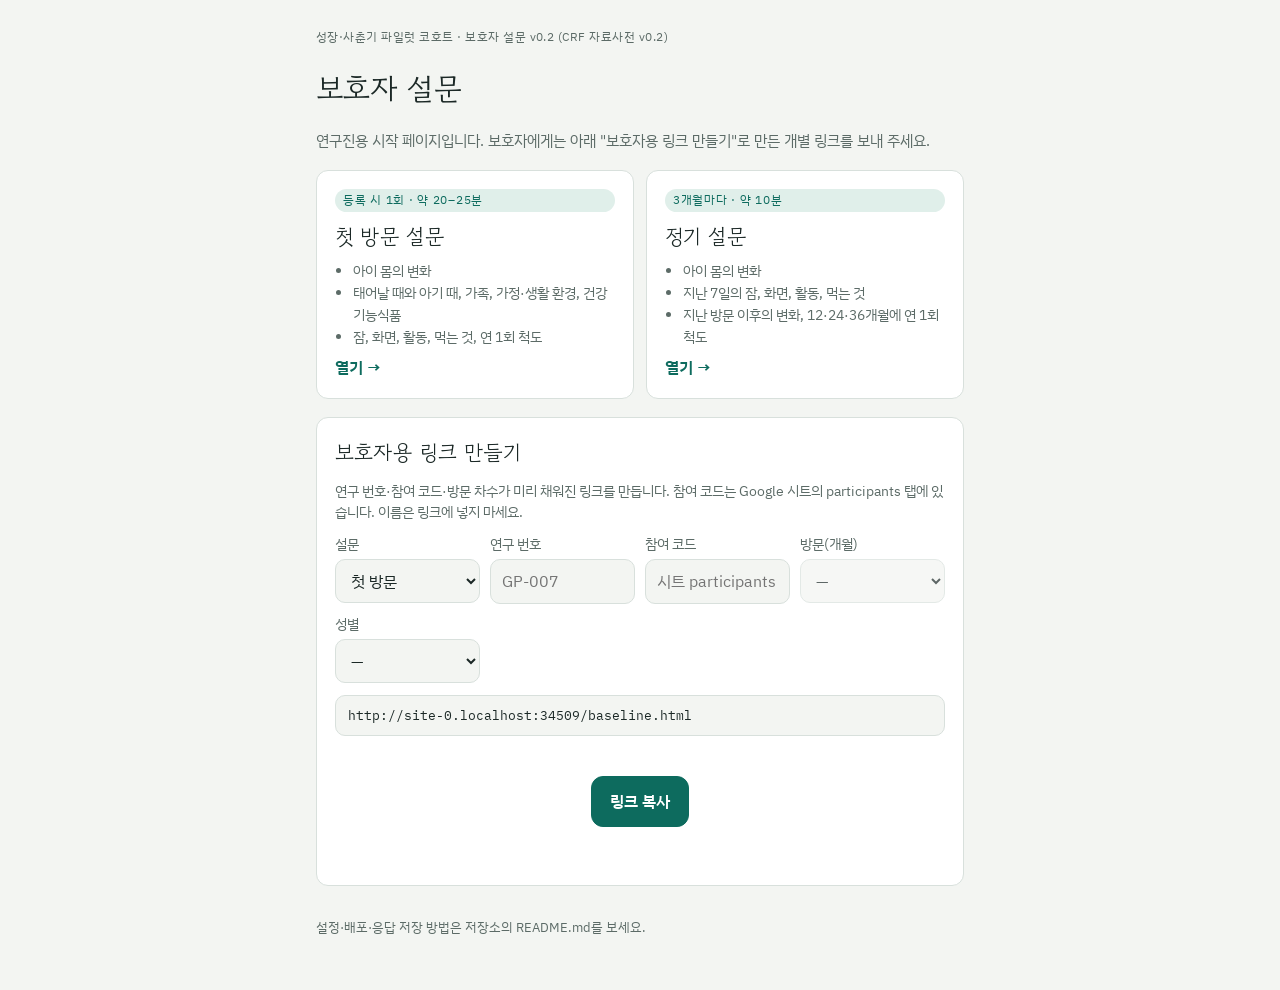
==== index.html @ d45b96d2 "Add files via upload" ====
<!doctype html>
<html lang="ko">
<head>
<meta charset="utf-8">
<meta name="viewport" content="width=device-width, initial-scale=1, viewport-fit=cover">
<meta name="robots" content="noindex, nofollow">
<title>성장 코호트 보호자 설문</title>
<link rel="stylesheet" href="https://fonts.googleapis.com/css2?family=Gowun+Dodum&family=IBM+Plex+Mono&family=IBM+Plex+Sans+KR:wght@400;600&display=swap">
<link rel="stylesheet" href="assets/css/style.css">
<style>
.wrap { max-width: 680px; margin: 0 auto; padding-block: 28px 40px; padding-left: max(16px, env(safe-area-inset-left, 0px)); padding-right: max(16px, env(safe-area-inset-right, 0px)); display: flex; flex-direction: column; gap: 18px; }
.wrap h1 { font-family: var(--f-display); font-weight: 400; font-size: 30px; margin: 0; text-wrap: balance; }
.wrap h2 { font-family: var(--f-display); font-weight: 400; font-size: 21px; margin: 0; }
.cards { display: grid; grid-template-columns: repeat(auto-fit, minmax(240px, 1fr)); gap: 12px; }
.card { display: flex; flex-direction: column; gap: 8px; text-decoration: none; color: var(--ink); background: var(--surface); border: 1px solid var(--line); border-radius: var(--r); padding: 18px; }
.card:hover { border-color: var(--accent); }
.card ul { margin: 0; padding-left: 18px; color: var(--muted); font-size: 14px; }
.card .go { margin-top: auto; color: var(--accent); font-weight: 600; }
.tool { background: var(--surface); border: 1px solid var(--line); border-radius: var(--r); padding: 18px; display: flex; flex-direction: column; gap: 12px; }
.grid2 { display: grid; grid-template-columns: repeat(auto-fit, minmax(140px, 1fr)); gap: 10px; }
.grid2 label { display: flex; flex-direction: column; gap: 4px; font-size: 13.5px; color: var(--muted); }
.out { font-family: var(--f-mono); font-size: 12.5px; word-break: break-all; background: var(--bg); border: 1px solid var(--line); border-radius: 10px; padding: 10px 12px; min-height: 2.6em; }
</style>
</head>
<body>
<div class="wrap">
  <p class="brand">성장·사춘기 파일럿 코호트 · 보호자 설문 v0.2 (CRF 자료사전 v0.2)</p>
  <h1>보호자 설문</h1>
  <p class="lead">연구진용 시작 페이지입니다. 보호자에게는 아래 "보호자용 링크 만들기"로 만든 개별 링크를 보내 주세요.</p>
  <div class="cards">
    <a class="card" href="baseline.html">
      <span class="eyebrow">등록 시 1회 · 약 20–25분</span>
      <h2>첫 방문 설문</h2>
      <ul><li>아이 몸의 변화</li><li>태어날 때와 아기 때, 가족, 가정·생활 환경, 건강기능식품</li><li>잠, 화면, 활동, 먹는 것, 연 1회 척도</li></ul>
      <span class="go">열기 →</span>
    </a>
    <a class="card" href="followup.html">
      <span class="eyebrow">3개월마다 · 약 10분</span>
      <h2>정기 설문</h2>
      <ul><li>아이 몸의 변화</li><li>지난 7일의 잠, 화면, 활동, 먹는 것</li><li>지난 방문 이후의 변화, 12·24·36개월에 연 1회 척도</li></ul>
      <span class="go">열기 →</span>
    </a>
  </div>

  <section class="tool" aria-labelledby="lt">
    <h2 id="lt">보호자용 링크 만들기</h2>
    <p class="help" style="margin:0">연구 번호·참여 코드·방문 차수가 미리 채워진 링크를 만듭니다. 참여 코드는 Google 시트의 participants 탭에 있습니다. 이름은 링크에 넣지 마세요.</p>
    <div class="grid2">
      <label>설문<select id="f"><option value="baseline">첫 방문</option><option value="followup">정기</option></select></label>
      <label>연구 번호<input id="pid" type="text" placeholder="GP-007" autocomplete="off"></label>
      <label>참여 코드<input id="code" type="text" placeholder="시트 participants 탭" autocomplete="off"></label>
      <label>방문(개월)<select id="v"><option value="">—</option><option>3</option><option>6</option><option>9</option><option>12</option><option>15</option><option>18</option><option>21</option><option>24</option><option>27</option><option>30</option><option>33</option><option>36</option></select></label>
      <label>성별<select id="sx"><option value="">—</option><option>남아</option><option>여아</option></select></label>
    </div>
    <div id="out" class="out" aria-live="polite"></div>
    <div class="row wrap"><button type="button" class="btn primary" id="copy">링크 복사</button></div>
  </section>
  <p class="muted">설정·배포·응답 저장 방법은 저장소의 README.md를 보세요.</p>
</div>
<script>
(function () {
  const $ = id => document.getElementById(id);
  const base = location.href.replace(/[^/]*$/, '');
  function build() {
    const p = new URLSearchParams();
    if ($('pid').value.trim()) p.set('id', $('pid').value.trim().toUpperCase());
    if ($('code').value.trim()) p.set('c', $('code').value.trim().toUpperCase());
    if ($('f').value === 'followup' && $('v').value) p.set('v', $('v').value);
    if ($('sx').value) p.set('sex', $('sx').value);
    $('v').disabled = $('f').value !== 'followup';
    const q = p.toString();
    $('out').textContent = base + $('f').value + '.html' + (q ? '?' + q : '');
  }
  ['f', 'pid', 'code', 'v', 'sx'].forEach(id => $(id).addEventListener('input', build));
  $('copy').addEventListener('click', () => {
    const t = $('out').textContent;
    navigator.clipboard.writeText(t).then(() => { $('copy').textContent = '복사됨'; setTimeout(() => $('copy').textContent = '링크 복사', 1500); },
      () => { const r = document.createRange(); r.selectNodeContents($('out')); const s = getSelection(); s.removeAllRanges(); s.addRange(r); });
  });
  build();
})();
</script>
</body>
</html>
---- assets/css/style.css ----
/* 레이아웃: 휴대폰 폭 단일 열, 위쪽 고정 진행 표시줄 + 아래쪽 고정 이동 버튼 */
[hidden] { display: none !important; }
:root {
  --bg: #F3F5F2; --surface: #FFFFFF; --ink: #1B2826; --muted: #5C6B67; --line: #D8E0DC;
  --accent: #0D6B5E; --accent-ink: #FFFFFF; --accent-soft: #E0EFEA; --mark: #B86E10; --mark-soft: #FBEFD9;
  --danger: #B3261E;
  --f-display: "Gowun Dodum", "Apple SD Gothic Neo", "Malgun Gothic", sans-serif;
  --f-body: "IBM Plex Sans KR", "Apple SD Gothic Neo", "Malgun Gothic", sans-serif;
  --f-mono: "IBM Plex Mono", ui-monospace, Menlo, monospace;
  --r: 12px;
}
@media (prefers-color-scheme: dark) { :root:not([data-theme="light"]) {
  --bg: #111816; --surface: #19211F; --ink: #E3ECE9; --muted: #98AAA5; --line: #2B3633;
  --accent: #5CC6AE; --accent-ink: #0B1F1A; --accent-soft: #1D3530; --mark: #F0B75C; --mark-soft: #3A2E18; --danger: #F2958E; color-scheme: dark; } }
:root[data-theme="dark"] {
  --bg: #111816; --surface: #19211F; --ink: #E3ECE9; --muted: #98AAA5; --line: #2B3633;
  --accent: #5CC6AE; --accent-ink: #0B1F1A; --accent-soft: #1D3530; --mark: #F0B75C; --mark-soft: #3A2E18; --danger: #F2958E; color-scheme: dark; }

* { box-sizing: border-box; }
body { background: var(--bg); color: var(--ink); font-family: var(--f-body); font-size: 16px; line-height: 1.55; }
.app { max-width: 540px; margin: 0 auto; min-height: 100%; display: flex; flex-direction: column; }
.topbar { position: sticky; top: env(safe-area-inset-top, 0px); z-index: 5; background: var(--surface); border-bottom: 1px solid var(--line);
  padding-block: 10px 0; padding-left: max(16px, env(safe-area-inset-left, 0px)); padding-right: max(16px, env(safe-area-inset-right, 0px)); }
.toprow { display: flex; align-items: center; justify-content: space-between; gap: 10px; }
.brand { font-size: 12px; letter-spacing: .04em; color: var(--muted); margin: 0; }
.formname { font-family: var(--f-display); font-size: 18px; margin: 0; }
.stepline { display: flex; align-items: center; gap: 8px; margin-top: 6px; padding-bottom: 8px; }
#tocbtn { background: none; border: 1px solid var(--line); border-radius: 999px; padding: 4px 10px; font: inherit; font-size: 13px; color: var(--ink); cursor: pointer; display: inline-flex; gap: 6px; align-items: center; min-width: 0; }
#tocbtn #secname { white-space: nowrap; overflow: hidden; text-overflow: ellipsis; max-width: 46vw; }
#step, #count { font-size: 12px; color: var(--muted); font-variant-numeric: tabular-nums; }
#count { margin-left: auto; }
.track { height: 3px; background: var(--line); margin-left: calc(-1 * max(16px, env(safe-area-inset-left, 0px))); margin-right: calc(-1 * max(16px, env(safe-area-inset-right, 0px))); }
#bar { height: 100%; width: 0; background: var(--accent); transition: width .25s ease; }
.switch { display: inline-flex; align-items: center; gap: 6px; font-size: 12px; color: var(--muted); cursor: pointer; }
.switch input { accent-color: var(--mark); width: 16px; height: 16px; }

#toc { position: sticky; top: calc(env(safe-area-inset-top, 0px) + 92px); z-index: 4; background: var(--surface); border-bottom: 1px solid var(--line);
  padding-block: 6px 10px; padding-left: max(16px, env(safe-area-inset-left, 0px)); padding-right: max(16px, env(safe-area-inset-right, 0px)); }
.tocitem { display: flex; justify-content: space-between; width: 100%; background: none; border: 0; border-radius: 8px; padding: 8px 10px; font: inherit; font-size: 14px; color: var(--ink); cursor: pointer; text-align: left; }
.tocitem.on, .tocitem:hover { background: var(--accent-soft); }

main { flex: 1; padding-block: 20px 28px; padding-left: max(16px, env(safe-area-inset-left, 0px)); padding-right: max(16px, env(safe-area-inset-right, 0px)); display: flex; flex-direction: column; gap: 14px; }
.sechead h2 { font-family: var(--f-display); font-size: 26px; font-weight: 400; margin: 2px 0 6px; text-wrap: balance; }
.eyebrow { display: inline-block; margin: 0; font-size: 12px; letter-spacing: .06em; color: var(--accent); background: var(--accent-soft); padding: 2px 8px; border-radius: 999px; }
.lead { margin: 0; color: var(--muted); font-size: 15px; }

.q { background: var(--surface); border: 1px solid var(--line); border-radius: var(--r); padding: 14px 14px 16px; display: flex; flex-direction: column; gap: 8px; min-width: 0; }
.q.done { border-color: color-mix(in srgb, var(--accent) 45%, var(--line)); }
.qhead { display: flex; gap: 8px; align-items: flex-start; justify-content: space-between; }
.qtext { margin: 0; font-weight: 600; font-size: 16px; line-height: 1.45; }
.help { margin: -2px 0 0; font-size: 13.5px; color: var(--muted); }
.meta { display: none; flex-shrink: 0; gap: 4px; align-items: center; }
body.researcher .meta { display: inline-flex; }
.meta code { font-family: var(--f-mono); font-size: 11px; color: var(--mark); background: var(--mark-soft); padding: 1px 5px; border-radius: 4px; }
.pri { font-size: 11px; padding: 1px 6px; border-radius: 4px; border: 1px solid var(--line); color: var(--muted); }
.pri-핵심 { border-color: var(--accent); color: var(--accent); }
.meta-line { display: none; margin: 0; font-size: 12px; color: var(--mark); }
body.researcher .meta-line { display: block; }

.chips { display: flex; flex-wrap: wrap; gap: 8px; }
.chips.compact .chip { min-width: 48px; justify-content: center; }
.chip { display: inline-flex; align-items: center; min-height: 40px; padding: 8px 14px; border-radius: 999px; border: 1px solid var(--line); background: var(--bg); color: var(--ink); font: inherit; font-size: 15px; cursor: pointer; text-align: left; line-height: 1.3; }
.chip:hover { border-color: var(--accent); }
.chip[aria-pressed="true"] { background: var(--accent); border-color: var(--accent); color: var(--accent-ink); }
.chip.none { border-style: dashed; }
.chip.none[aria-pressed="true"] { background: var(--ink); border-color: var(--ink); color: var(--surface); border-style: solid; }
button:focus-visible, input:focus-visible, select:focus-visible, .upload:focus-within, summary:focus-visible { outline: 2px solid var(--mark); outline-offset: 2px; }

input[type="number"], input[type="text"], input[type="time"], select { font: inherit; font-size: 16px; color: var(--ink); background: var(--bg); border: 1px solid var(--line); border-radius: 10px; padding: 9px 11px; min-height: 42px; min-width: 0; }
input[type="text"] { width: 100%; }
input[type="time"] { width: 100%; }
input:disabled { opacity: .45; }
.row { display: flex; gap: 8px; align-items: center; }
.row.wrap { flex-wrap: wrap; }
.row.between { justify-content: space-between; }
.num { display: inline-flex; align-items: center; gap: 6px; }
.num input { width: 7.5em; }
.num.small input { width: 5.5em; }
.unit, .lab { font-size: 13.5px; color: var(--muted); }
.pair { display: grid; grid-template-columns: 1fr 1fr; gap: 10px; }
.pair .cell { display: flex; flex-direction: column; gap: 4px; min-width: 0; }
.pair .num input { width: 100%; }
.pair .num { width: 100%; }
.stack { display: flex; flex-direction: column; gap: 12px; }
.subq { display: flex; flex-direction: column; gap: 6px; }
.subq.scale { padding-top: 10px; border-top: 1px dashed var(--line); }
.subq.scale:first-child { border-top: 0; padding-top: 0; }

.visually-hidden { position: absolute; width: 1px; height: 1px; overflow: hidden; clip: rect(0 0 0 0); white-space: nowrap; }
.upload { display: inline-flex; align-items: center; gap: 10px; align-self: flex-start; padding: 10px 16px; border-radius: 10px; border: 1.5px dashed var(--accent); color: var(--accent); background: var(--accent-soft); cursor: pointer; font-weight: 600; font-size: 15px; }
.upicon { width: 18px; height: 18px; border: 2px solid currentColor; border-radius: 4px; position: relative; }
.upicon::after { content: ""; position: absolute; left: 50%; top: 2px; width: 2px; height: 9px; background: currentColor; transform: translateX(-50%); }
.preview img { max-height: 220px; border-radius: 8px; border: 1px solid var(--line); }
.fname { margin: 4px 0 0; font-size: 12.5px; color: var(--muted); word-break: break-all; }
.guide { font-size: 13.5px; color: var(--muted); }
.guide summary { cursor: pointer; color: var(--accent); font-weight: 600; }
.guide p { margin: 6px 0 0; }
.muted { color: var(--muted); font-size: 13px; }

.gtable { display: grid; grid-template-columns: minmax(0, 1.3fr) 1fr 1fr; gap: 6px 8px; align-items: center; }
.gtable input { width: 100%; }
.gh { font-size: 12.5px; color: var(--muted); }
.glab { font-size: 13.5px; }

.detail { display: flex; flex-direction: column; gap: 6px; padding: 10px 12px; border-radius: 10px; background: var(--bg); border: 1px solid var(--line); }
.dname { margin: 0; font-weight: 600; font-size: 14.5px; }
.sport { display: flex; flex-direction: column; gap: 8px; padding: 12px; border-radius: 10px; background: var(--bg); border: 1px solid var(--line); }
.sport select { flex: 1 1 8em; }
.sporthead { display: flex; justify-content: space-between; align-items: center; }
.link { background: none; border: 0; font: inherit; font-size: 13.5px; cursor: pointer; color: var(--accent); padding: 4px; }
.link.danger { color: var(--danger); }
.addbtn { font: inherit; font-size: 15px; padding: 9px 14px; border-radius: 999px; border: 1px solid var(--accent); background: var(--surface); color: var(--accent); cursor: pointer; font-weight: 600; }

.calcbox { background: var(--accent-soft); border-radius: 10px; padding: 12px 14px; display: flex; flex-direction: column; gap: 6px; }
.calcbox > .lab { margin: 0; color: var(--accent); font-weight: 600; }
.big { font-family: var(--f-display); font-size: 22px; font-weight: 400; font-variant-numeric: tabular-nums; }

.navbar { position: sticky; bottom: 0; z-index: 5; display: flex; gap: 10px; background: var(--surface); border-top: 1px solid var(--line);
  padding-block: 10px calc(10px + env(safe-area-inset-bottom, 0px)); padding-left: max(16px, env(safe-area-inset-left, 0px)); padding-right: max(16px, env(safe-area-inset-right, 0px)); }
.btn { font: inherit; font-size: 16px; font-weight: 600; border-radius: 12px; padding: 12px 18px; cursor: pointer; border: 1px solid var(--line); background: var(--surface); color: var(--ink); }
.btn.primary { flex: 1; background: var(--accent); border-color: var(--accent); color: var(--accent-ink); }
.btn:disabled { opacity: .4; cursor: default; }
.btn.ghost { font-size: 13px; padding: 6px 12px; }

.sumsec { display: flex; flex-direction: column; gap: 8px; min-width: 0; }
.sumsec h3 { margin: 6px 0 0; font-family: var(--f-display); font-weight: 400; font-size: 19px; }
.sumtable { background: var(--surface); border: 1px solid var(--line); border-radius: var(--r); overflow: hidden; }
.sumrow { display: grid; grid-template-columns: 1fr; gap: 2px; padding: 9px 12px; border-top: 1px solid var(--line); }
.sumrow:first-child { border-top: 0; }
.sumrow code { font-family: var(--f-mono); font-size: 11.5px; color: var(--mark); }
.sumrow .sq { font-size: 13px; color: var(--muted); }
.sumrow .sv { font-size: 14.5px; word-break: break-word; }
.sumrow.empty .sv { color: var(--muted); }
.json { margin: 0; max-height: 280px; overflow: auto; font-family: var(--f-mono); font-size: 12px; background: var(--surface); border: 1px solid var(--line); border-radius: var(--r); padding: 12px; white-space: pre; }
@media (prefers-reduced-motion: reduce) { #bar { transition: none; } }

/* v0.2 추가 */
html, body { margin: 0; }
:root { padding-top: env(safe-area-inset-top, 0px); padding-bottom: env(safe-area-inset-bottom, 0px); }
img { max-width: 100%; }
.switch { display: none; }
body.demo .switch { display: inline-flex; }
.demo-tag { display: none; }
body.demo .demo-tag { display: inline; color: var(--mark); }
.rs-only { display: none; }
body.researcher .rs-only { display: block; color: var(--mark); }
.q.need { border-color: var(--danger); box-shadow: 0 0 0 1px var(--danger); }
select { width: 100%; }
.pair select { width: 100%; }
.row select { flex: 1 1 6em; width: auto; }
.draftnote { margin: 0; display: flex; gap: 8px; align-items: center; justify-content: space-between; flex-wrap: wrap; background: var(--mark-soft); color: var(--ink); font-size: 13.5px;
  padding-block: 8px; padding-left: max(16px, env(safe-area-inset-left, 0px)); padding-right: max(16px, env(safe-area-inset-right, 0px)); }
.misslist { display: flex; flex-direction: column; gap: 6px; }
.missitem { display: flex; flex-direction: column; align-items: flex-start; gap: 2px; text-align: left; font: inherit; font-size: 14.5px; color: var(--ink); background: var(--bg); border: 1px solid var(--line); border-radius: 10px; padding: 10px 12px; cursor: pointer; }
.missitem:hover { border-color: var(--accent); }
main > .row.wrap .btn { flex: 1 1 10em; }
.q[data-id="_sleep_calc"] { background: none; border: 0; padding: 0; }
.errline { margin: 0; color: var(--danger); font-size: 14px; font-weight: 600; }
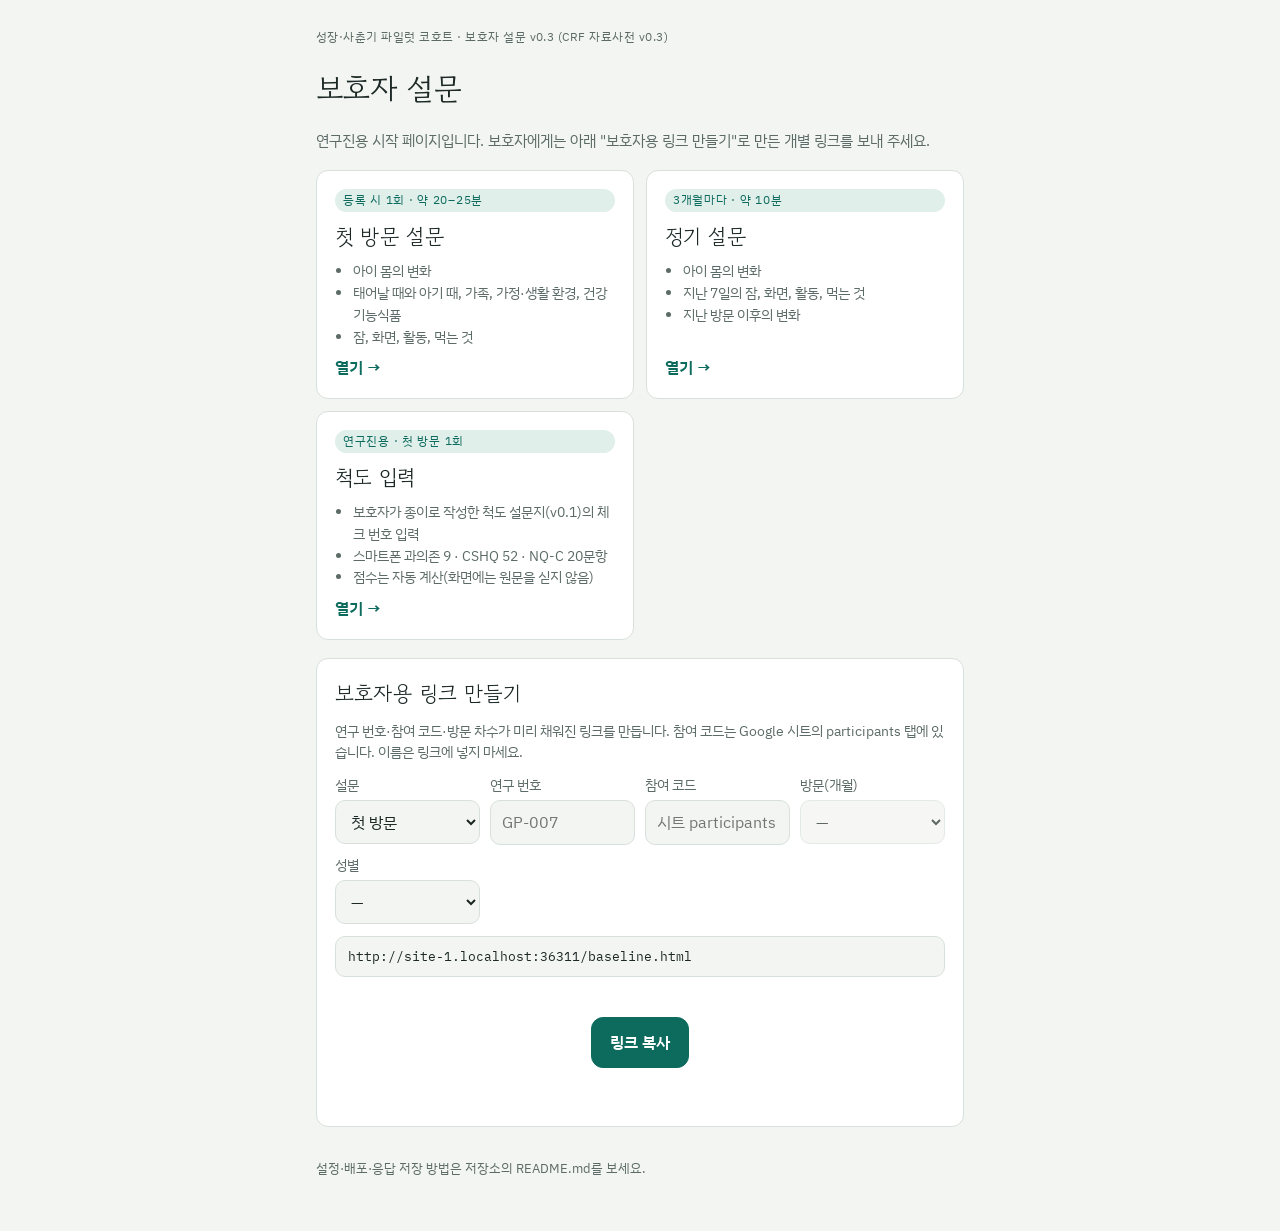
==== commit c8c7c05e: "v0.3: 척도 3종을 첫 방문 종이 응답 입력(scales.html)으로 변경, 자동 채점 추가 - 보호자 첫 방문·정기 설문에서 연 1회 척도 화면 삭제 (ANNUAL_VISI" ====
--- a/index.html
+++ b/index.html
@@ -24,20 +24,26 @@
 </head>
 <body>
 <div class="wrap">
-  <p class="brand">성장·사춘기 파일럿 코호트 · 보호자 설문 v0.2 (CRF 자료사전 v0.2)</p>
+  <p class="brand">성장·사춘기 파일럿 코호트 · 보호자 설문 v0.3 (CRF 자료사전 v0.3)</p>
   <h1>보호자 설문</h1>
   <p class="lead">연구진용 시작 페이지입니다. 보호자에게는 아래 "보호자용 링크 만들기"로 만든 개별 링크를 보내 주세요.</p>
   <div class="cards">
     <a class="card" href="baseline.html">
       <span class="eyebrow">등록 시 1회 · 약 20–25분</span>
       <h2>첫 방문 설문</h2>
-      <ul><li>아이 몸의 변화</li><li>태어날 때와 아기 때, 가족, 가정·생활 환경, 건강기능식품</li><li>잠, 화면, 활동, 먹는 것, 연 1회 척도</li></ul>
+      <ul><li>아이 몸의 변화</li><li>태어날 때와 아기 때, 가족, 가정·생활 환경, 건강기능식품</li><li>잠, 화면, 활동, 먹는 것</li></ul>
       <span class="go">열기 →</span>
     </a>
     <a class="card" href="followup.html">
       <span class="eyebrow">3개월마다 · 약 10분</span>
       <h2>정기 설문</h2>
-      <ul><li>아이 몸의 변화</li><li>지난 7일의 잠, 화면, 활동, 먹는 것</li><li>지난 방문 이후의 변화, 12·24·36개월에 연 1회 척도</li></ul>
+      <ul><li>아이 몸의 변화</li><li>지난 7일의 잠, 화면, 활동, 먹는 것</li><li>지난 방문 이후의 변화</li></ul>
+      <span class="go">열기 →</span>
+    </a>
+    <a class="card" href="scales.html">
+      <span class="eyebrow">연구진용 · 첫 방문 1회</span>
+      <h2>척도 입력</h2>
+      <ul><li>보호자가 종이로 작성한 척도 설문지(v0.1)의 체크 번호 입력</li><li>스마트폰 과의존 9 · CSHQ 52 · NQ-C 20문항</li><li>점수는 자동 계산(화면에는 원문을 싣지 않음)</li></ul>
       <span class="go">열기 →</span>
     </a>
   </div>
@@ -46,7 +52,7 @@
     <h2 id="lt">보호자용 링크 만들기</h2>
     <p class="help" style="margin:0">연구 번호·참여 코드·방문 차수가 미리 채워진 링크를 만듭니다. 참여 코드는 Google 시트의 participants 탭에 있습니다. 이름은 링크에 넣지 마세요.</p>
     <div class="grid2">
-      <label>설문<select id="f"><option value="baseline">첫 방문</option><option value="followup">정기</option></select></label>
+      <label>설문<select id="f"><option value="baseline">첫 방문</option><option value="followup">정기</option><option value="scales">척도 입력(연구진)</option></select></label>
       <label>연구 번호<input id="pid" type="text" placeholder="GP-007" autocomplete="off"></label>
       <label>참여 코드<input id="code" type="text" placeholder="시트 participants 탭" autocomplete="off"></label>
       <label>방문(개월)<select id="v"><option value="">—</option><option>3</option><option>6</option><option>9</option><option>12</option><option>15</option><option>18</option><option>21</option><option>24</option><option>27</option><option>30</option><option>33</option><option>36</option></select></label>
--- a/assets/css/style.css
+++ b/assets/css/style.css
@@ -156,3 +156,10 @@
 main > .row.wrap .btn { flex: 1 1 10em; }
 .q[data-id="_sleep_calc"] { background: none; border: 0; padding: 0; }
 .errline { margin: 0; color: var(--danger); font-size: 14px; font-weight: 600; }
+
+/* 척도 원응답 입력(scales.html) */
+.subq.scale.grid { display: flex; flex-direction: row; align-items: center; justify-content: space-between; gap: 8px 12px; flex-wrap: wrap; padding-top: 8px; }
+.subq.scale.grid .lab { flex: 1 1 150px; color: var(--ink); font-size: 14.5px; }
+.subq.scale.grid .chips { flex: 0 0 auto; }
+body.staff .meta-line { display: block; }
+input[type="date"] { font: inherit; padding: 10px 12px; border: 1px solid var(--line); border-radius: 10px; background: var(--surface); color: var(--ink); }
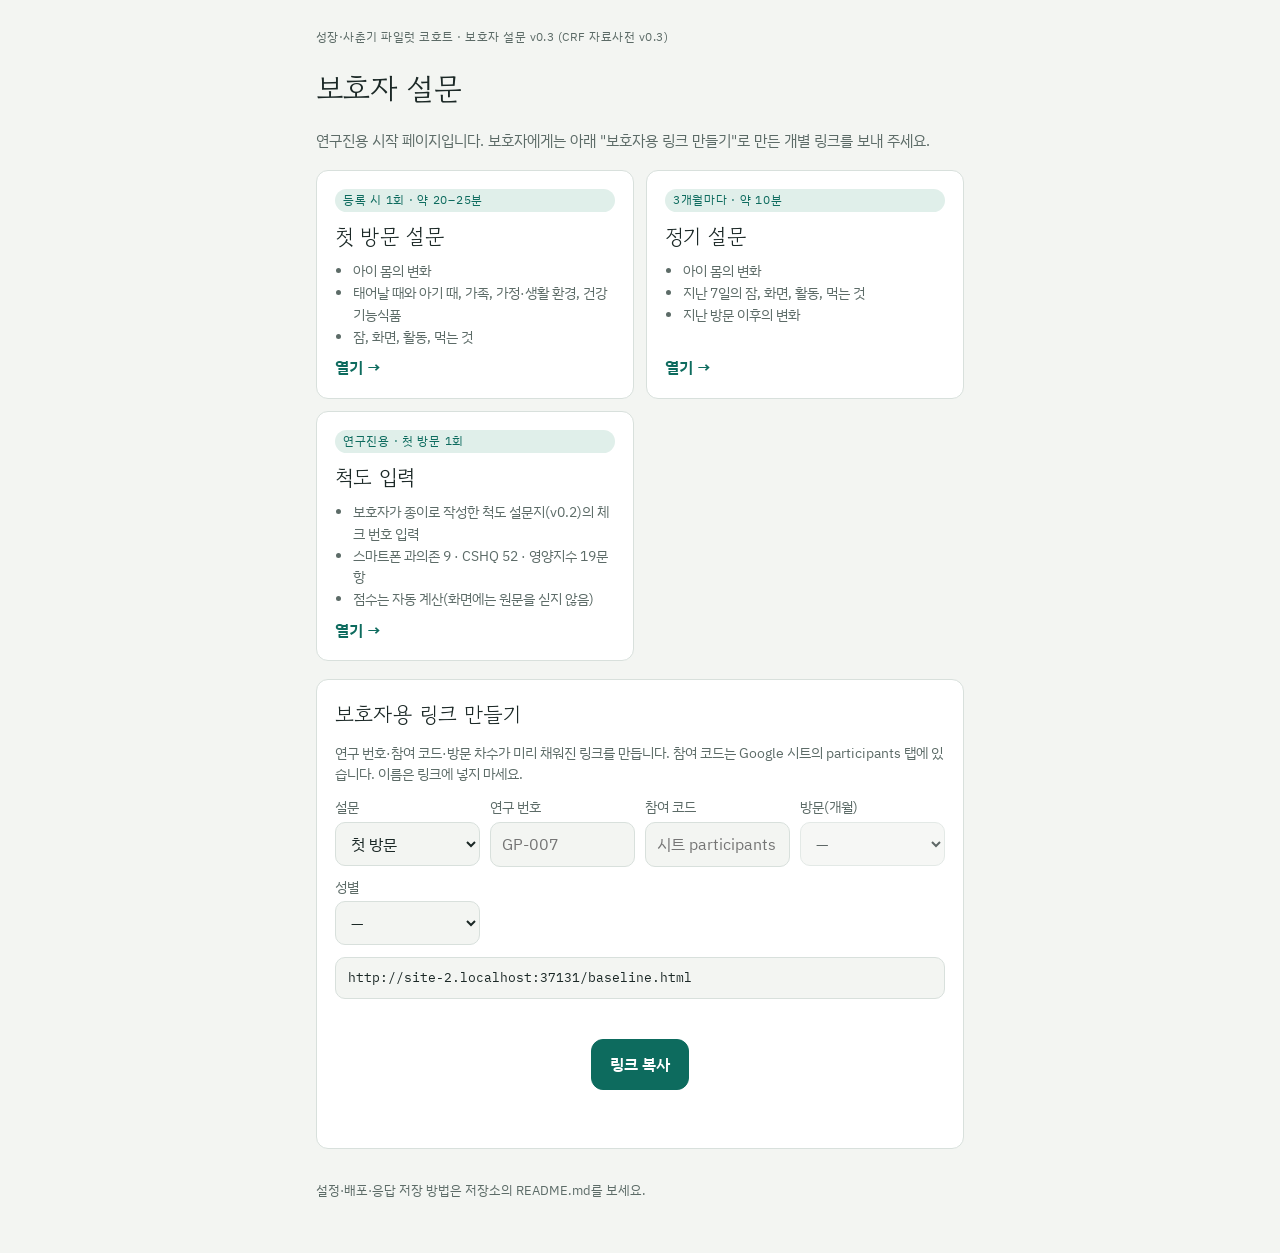
==== commit 24c5fbb3: "v0.4: 영양지수를 식약처 공식 개정판 19문항으로 변경 - nq_1…nq_19(균형 7·절제 7·실천 5), 문항 표지 교체 - 공식 가중치·등급 기준 확보 전까지 NQ 점수는" ====
--- a/index.html
+++ b/index.html
@@ -43,7 +43,7 @@
     <a class="card" href="scales.html">
       <span class="eyebrow">연구진용 · 첫 방문 1회</span>
       <h2>척도 입력</h2>
-      <ul><li>보호자가 종이로 작성한 척도 설문지(v0.1)의 체크 번호 입력</li><li>스마트폰 과의존 9 · CSHQ 52 · NQ-C 20문항</li><li>점수는 자동 계산(화면에는 원문을 싣지 않음)</li></ul>
+      <ul><li>보호자가 종이로 작성한 척도 설문지(v0.2)의 체크 번호 입력</li><li>스마트폰 과의존 9 · CSHQ 52 · 영양지수 19문항</li><li>점수는 자동 계산(화면에는 원문을 싣지 않음)</li></ul>
       <span class="go">열기 →</span>
     </a>
   </div>
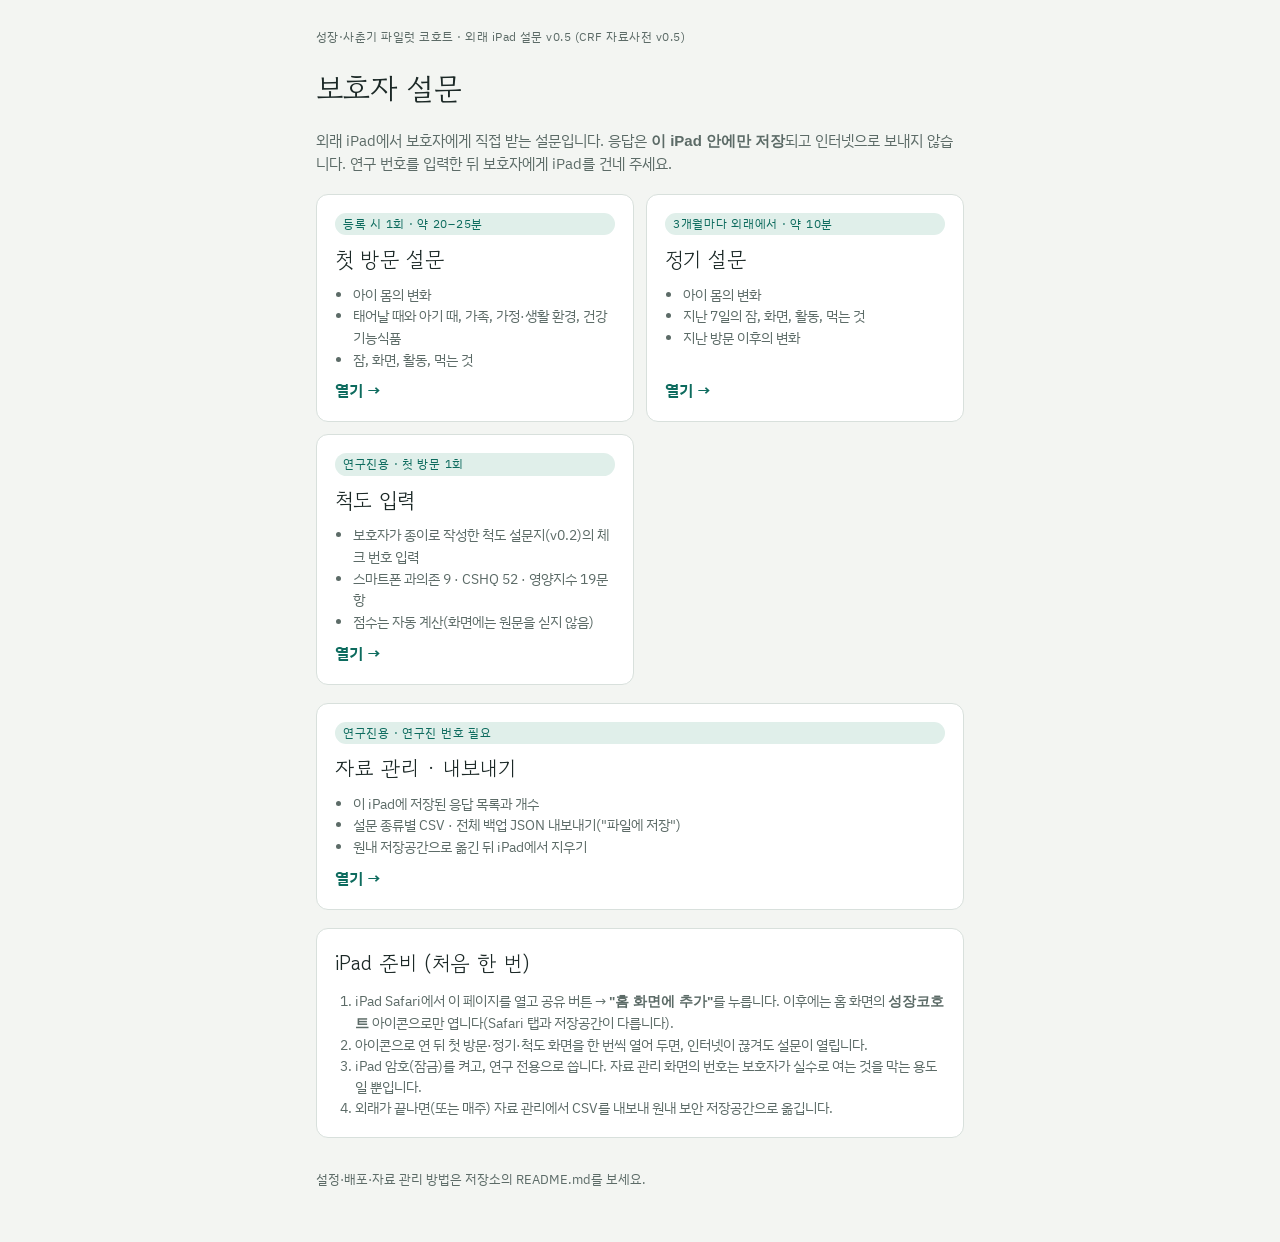
==== commit b50c9ad8: "v0.5: 외래 iPad 저장 방식 (응답을 기기에만 저장, CSV 내보내기, 오프라인) Co-Authored-By: Claude Opus 5.5 <noreply@anthropic" ====
--- a/index.html
+++ b/index.html
@@ -6,6 +6,10 @@
 <meta name="robots" content="noindex, nofollow">
 <title>성장 코호트 보호자 설문</title>
 <link rel="stylesheet" href="https://fonts.googleapis.com/css2?family=Gowun+Dodum&family=IBM+Plex+Mono&family=IBM+Plex+Sans+KR:wght@400;600&display=swap">
+<link rel="manifest" href="manifest.webmanifest">
+<meta name="apple-mobile-web-app-capable" content="yes">
+<meta name="apple-mobile-web-app-title" content="성장코호트">
+<link rel="apple-touch-icon" href="assets/icon-180.png">
 <link rel="stylesheet" href="assets/css/style.css">
 <style>
 .wrap { max-width: 680px; margin: 0 auto; padding-block: 28px 40px; padding-left: max(16px, env(safe-area-inset-left, 0px)); padding-right: max(16px, env(safe-area-inset-right, 0px)); display: flex; flex-direction: column; gap: 18px; }
@@ -24,9 +28,9 @@
 </head>
 <body>
 <div class="wrap">
-  <p class="brand">성장·사춘기 파일럿 코호트 · 보호자 설문 v0.3 (CRF 자료사전 v0.3)</p>
+  <p class="brand">성장·사춘기 파일럿 코호트 · 외래 iPad 설문 v0.5 (CRF 자료사전 v0.5)</p>
   <h1>보호자 설문</h1>
-  <p class="lead">연구진용 시작 페이지입니다. 보호자에게는 아래 "보호자용 링크 만들기"로 만든 개별 링크를 보내 주세요.</p>
+  <p class="lead">외래 iPad에서 보호자에게 직접 받는 설문입니다. 응답은 <b>이 iPad 안에만 저장</b>되고 인터넷으로 보내지 않습니다. 연구 번호를 입력한 뒤 보호자에게 iPad를 건네 주세요.</p>
   <div class="cards">
     <a class="card" href="baseline.html">
       <span class="eyebrow">등록 시 1회 · 약 20–25분</span>
@@ -35,7 +39,7 @@
       <span class="go">열기 →</span>
     </a>
     <a class="card" href="followup.html">
-      <span class="eyebrow">3개월마다 · 약 10분</span>
+      <span class="eyebrow">3개월마다 외래에서 · 약 10분</span>
       <h2>정기 설문</h2>
       <ul><li>아이 몸의 변화</li><li>지난 7일의 잠, 화면, 활동, 먹는 것</li><li>지난 방문 이후의 변화</li></ul>
       <span class="go">열기 →</span>
@@ -48,43 +52,24 @@
     </a>
   </div>
 
+  <a class="card" href="data.html" style="max-width:none">
+    <span class="eyebrow">연구진용 · 연구진 번호 필요</span>
+    <h2>자료 관리 · 내보내기</h2>
+    <ul><li>이 iPad에 저장된 응답 목록과 개수</li><li>설문 종류별 CSV · 전체 백업 JSON 내보내기("파일에 저장")</li><li>원내 저장공간으로 옮긴 뒤 iPad에서 지우기</li></ul>
+    <span class="go">열기 →</span>
+  </a>
+
   <section class="tool" aria-labelledby="lt">
-    <h2 id="lt">보호자용 링크 만들기</h2>
-    <p class="help" style="margin:0">연구 번호·참여 코드·방문 차수가 미리 채워진 링크를 만듭니다. 참여 코드는 Google 시트의 participants 탭에 있습니다. 이름은 링크에 넣지 마세요.</p>
-    <div class="grid2">
-      <label>설문<select id="f"><option value="baseline">첫 방문</option><option value="followup">정기</option><option value="scales">척도 입력(연구진)</option></select></label>
-      <label>연구 번호<input id="pid" type="text" placeholder="GP-007" autocomplete="off"></label>
-      <label>참여 코드<input id="code" type="text" placeholder="시트 participants 탭" autocomplete="off"></label>
-      <label>방문(개월)<select id="v"><option value="">—</option><option>3</option><option>6</option><option>9</option><option>12</option><option>15</option><option>18</option><option>21</option><option>24</option><option>27</option><option>30</option><option>33</option><option>36</option></select></label>
-      <label>성별<select id="sx"><option value="">—</option><option>남아</option><option>여아</option></select></label>
-    </div>
-    <div id="out" class="out" aria-live="polite"></div>
-    <div class="row wrap"><button type="button" class="btn primary" id="copy">링크 복사</button></div>
+    <h2 id="lt">iPad 준비 (처음 한 번)</h2>
+    <ol class="help" style="margin:0;padding-left:20px">
+      <li>iPad Safari에서 이 페이지를 열고 공유 버튼 → <b>"홈 화면에 추가"</b>를 누릅니다. 이후에는 홈 화면의 <b>성장코호트</b> 아이콘으로만 엽니다(Safari 탭과 저장공간이 다릅니다).</li>
+      <li>아이콘으로 연 뒤 첫 방문·정기·척도 화면을 한 번씩 열어 두면, 인터넷이 끊겨도 설문이 열립니다.</li>
+      <li>iPad 암호(잠금)를 켜고, 연구 전용으로 씁니다. 자료 관리 화면의 번호는 보호자가 실수로 여는 것을 막는 용도일 뿐입니다.</li>
+      <li>외래가 끝나면(또는 매주) 자료 관리에서 CSV를 내보내 원내 보안 저장공간으로 옮깁니다.</li>
+    </ol>
   </section>
-  <p class="muted">설정·배포·응답 저장 방법은 저장소의 README.md를 보세요.</p>
+  <p class="muted">설정·배포·자료 관리 방법은 저장소의 README.md를 보세요.</p>
 </div>
-<script>
-(function () {
-  const $ = id => document.getElementById(id);
-  const base = location.href.replace(/[^/]*$/, '');
-  function build() {
-    const p = new URLSearchParams();
-    if ($('pid').value.trim()) p.set('id', $('pid').value.trim().toUpperCase());
-    if ($('code').value.trim()) p.set('c', $('code').value.trim().toUpperCase());
-    if ($('f').value === 'followup' && $('v').value) p.set('v', $('v').value);
-    if ($('sx').value) p.set('sex', $('sx').value);
-    $('v').disabled = $('f').value !== 'followup';
-    const q = p.toString();
-    $('out').textContent = base + $('f').value + '.html' + (q ? '?' + q : '');
-  }
-  ['f', 'pid', 'code', 'v', 'sx'].forEach(id => $(id).addEventListener('input', build));
-  $('copy').addEventListener('click', () => {
-    const t = $('out').textContent;
-    navigator.clipboard.writeText(t).then(() => { $('copy').textContent = '복사됨'; setTimeout(() => $('copy').textContent = '링크 복사', 1500); },
-      () => { const r = document.createRange(); r.selectNodeContents($('out')); const s = getSelection(); s.removeAllRanges(); s.addRange(r); });
-  });
-  build();
-})();
-</script>
+<script>if ('serviceWorker' in navigator) navigator.serviceWorker.register('sw.js').catch(() => {});</script>
 </body>
 </html>
